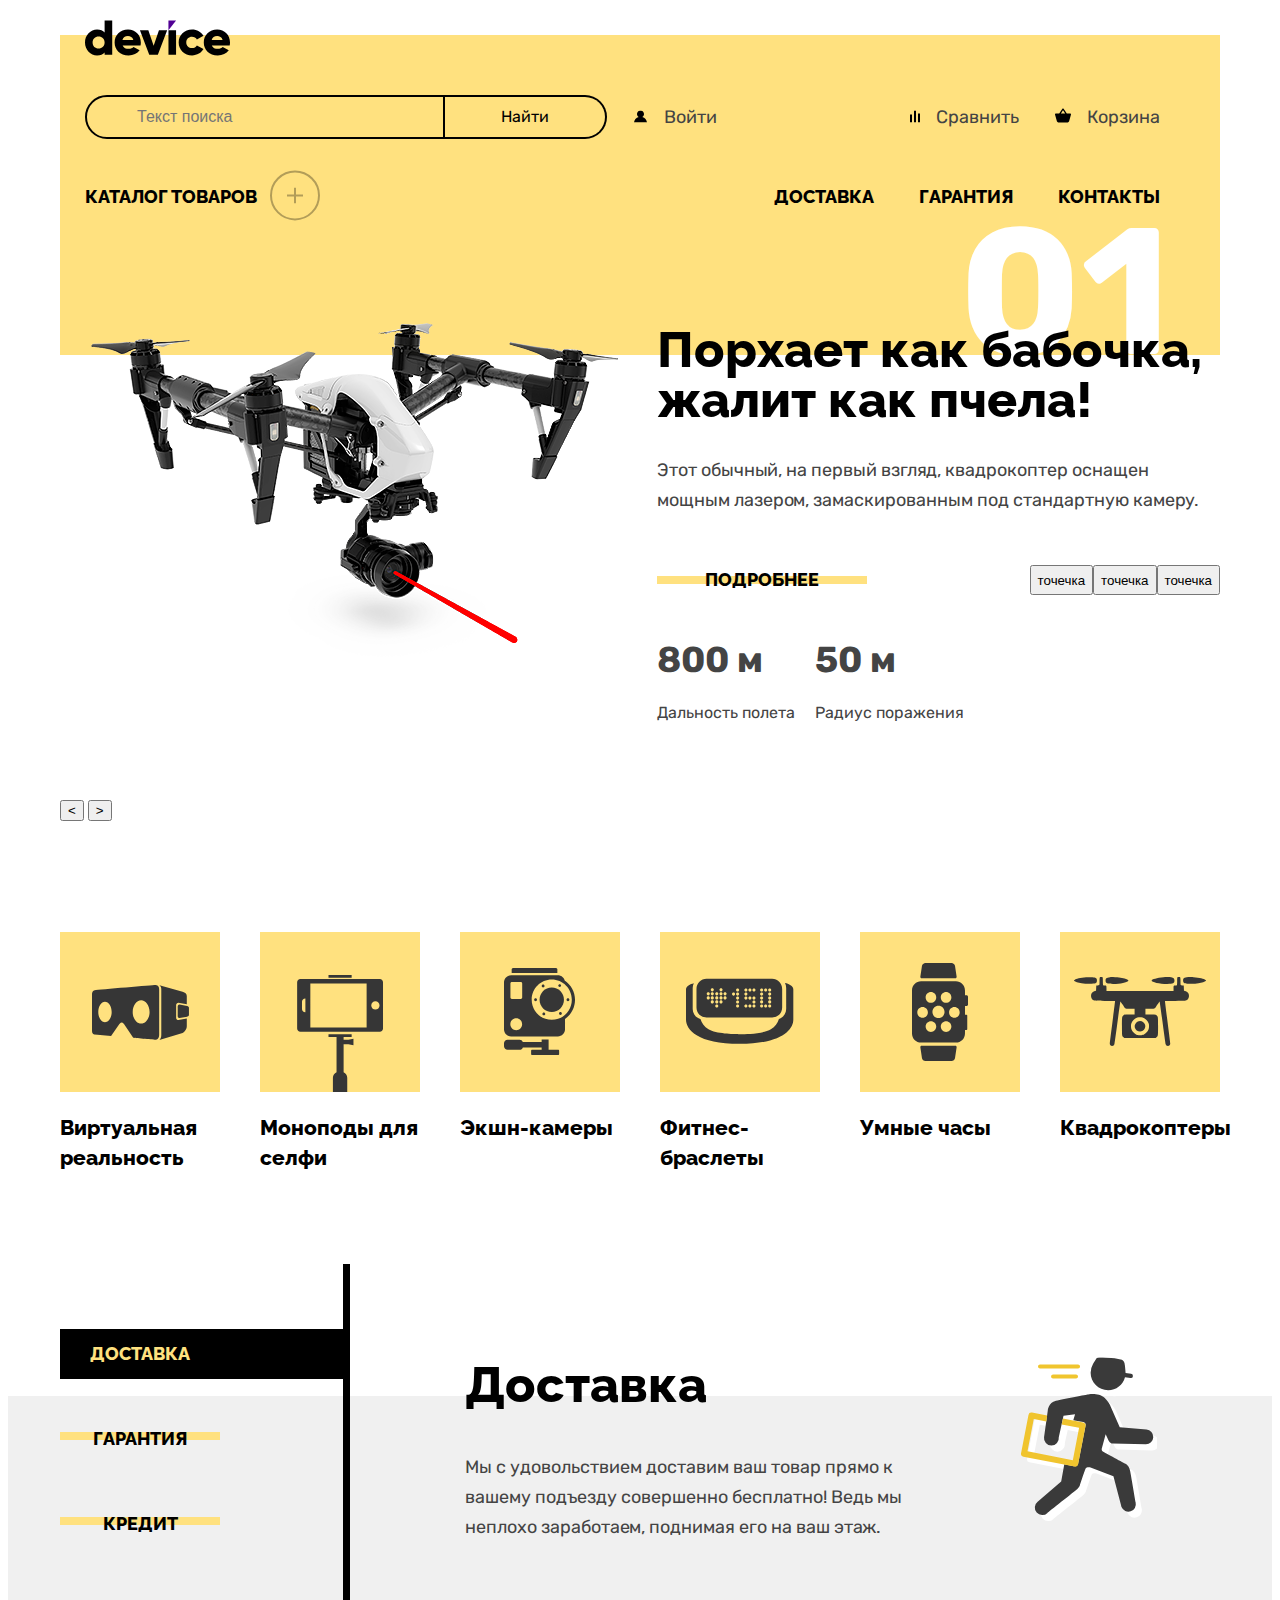
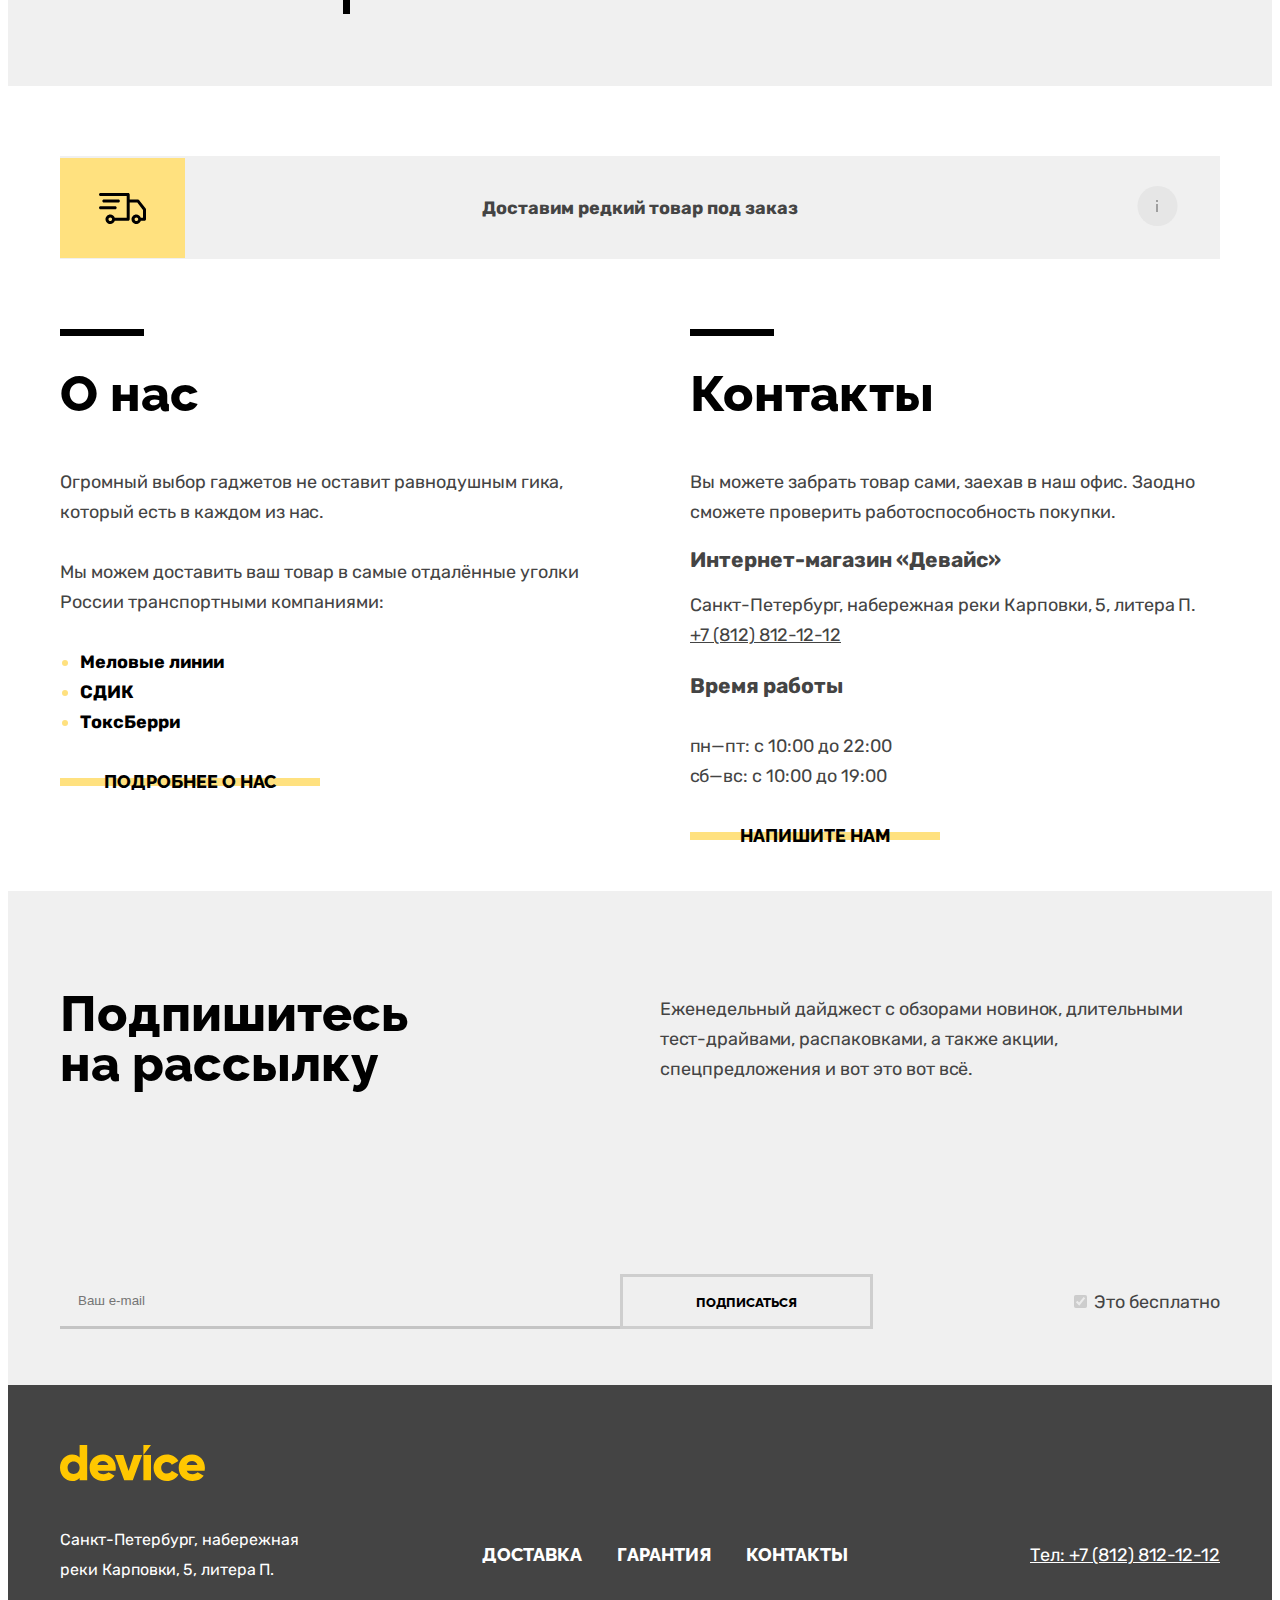
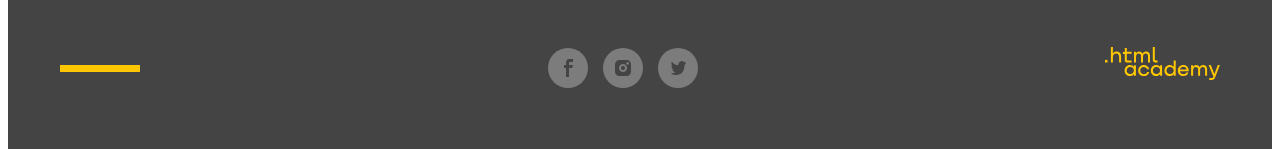
==== index.html @ a766c0f7 "first commit" ====
<!DOCTYPE html>
<html lang="ru">
  <head>
    <meta charset="utf-8" />
    <title>Интернет-магазин «Девайс»</title>
    <link rel="stylesheet" href="styles/styles.css" />
  </head>
  <body>
    <header class="main-header">
      <div class="container">
        <a class="header-logo" href="/index.html">
          <img src="img/logo.svg" alt="Лого" width="145" height="36" />
        </a>
        <div class="header-menu">
          <form
            class="header-search-form"
            action="https://echo.htmlacademy.ru/"
          >
            <input
              class="header-search-input"
              type="search"
              name="search"
              id=""
              placeholder="Текст поиска"
            />

            <button class="header-search-btn btn" type="submit">Найти</button>
          </form>
          <a class="header-login-link" href="#">
            <svg
              xmlns="http://www.w3.org/2000/svg"
              width="15"
              height="13"
              fill="none"
            >
              <g clip-path="url(#a)">
                <path
                  fill="#000"
                  d="M1 12.389h13c-.2-2.6-2.1-4.8-4.7-5.5 1-.6 1.7-1.7 1.7-3 0-1.9-1.6-3.5-3.5-3.5S4 1.989 4 3.889c0 1.3.7 2.4 1.7 3-2.6.7-4.5 2.9-4.7 5.5Z"
                />
              </g>
              <defs>
                <clipPath id="a">
                  <path fill="#fff" d="M0 .389h15v12H0z" />
                </clipPath>
              </defs>
            </svg>
            Войти</a
          >
          <ul class="header-controls">
            <li class="header-controls-link">
              <a class="header-login-link" href="#">
                <svg
                  xmlns="http://www.w3.org/2000/svg"
                  width="10"
                  height="13"
                  fill="none"
                >
                  <g fill="#000" clip-path="url(#a)">
                    <path
                      d="M6 .389H4v12h2v-12ZM2 4.389H0v8h2v-8ZM10 3.389H8v9h2v-9Z"
                    />
                  </g>
                  <defs>
                    <clipPath id="a">
                      <path fill="#fff" d="M0 .389h10v12H0z" />
                    </clipPath>
                  </defs>
                </svg>
                Сравнить</a
              >
            </li>
            <li class="header-controls-link">
              <a class="header-login-link" href="#">
                <svg
                  xmlns="http://www.w3.org/2000/svg"
                  width="16"
                  height="15"
                  fill="none"
                >
                  <path
                    fill="#000"
                    d="m15.3 5.389-3.5.2-3.2-4.9c-.1-.2-.4-.3-.6-.3-.2 0-.5.1-.6.3l-3.2 4.9H.7c-.4 0-.7.3-.7.7v.2l1.9 6.8c.2.7.7 1.1 1.4 1.1h9.4c.7 0 1.2-.4 1.4-1.1l1.9-6.9v-.2c0-.4-.3-.8-.7-.8ZM8 2.289l2.2 3.2H5.9l2.1-3.2Z"
                  />
                </svg>
                Корзина</a
              >
            </li>
          </ul>
        </div>
        <div class="header-bottom">
          <div class="header-catalog">
            <a href="#">Каталог товаров</a>
            <button class="header-catalog-btn">
              <!-- <img src="img/plus.svg" alt="" /> -->
              <svg
                width="50"
                height="51"
                viewBox="0 0 50 51"
                fill="none"
                xmlns="http://www.w3.org/2000/svg"
              >
                <circle
                  opacity="0.3"
                  cx="25"
                  cy="25.3889"
                  r="24"
                  stroke="black"
                  stroke-width="2"
                />
                <g opacity="0.3" clip-path="url(#clip0_48901_927)">
                  <path
                    d="M33 24.3889H26V17.3889H24V24.3889H17V26.3889H24V33.3889H26V26.3889H33V24.3889Z"
                    fill="black"
                  />
                </g>
                <defs>
                  <clipPath id="clip0_48901_927">
                    <rect
                      width="16"
                      height="16"
                      fill="white"
                      transform="translate(17 17.3889)"
                    />
                  </clipPath>
                </defs>
              </svg>
            </button>
          </div>
          <nav>
            <ul class="header-nav">
              <li class="header-nav-link"><a href="#">Доставка</a></li>
              <li class="header-nav-link"><a href="#">Гарантия</a></li>
              <li class="header-nav-link"><a href="#">Контакты</a></li>
            </ul>
          </nav>
        </div>
      </div>
    </header>

    <main class="main main-container">
      <div class="container devices-container">
        <section class="devices-section">
          <h1 class="visually-hidden">Интернет-магазин «Девайс»</h1>
          <div class="device-number">
            <p class="device-number-value">01</p>
          </div>
          <div class="devices-content">
            <div class="devices-slider">
              <img
                src="img/slider-1.png"
                width="560"
                height="560"
                alt="Квадрокоптер"
              />
              <button class="device-slider-prev">&#60;</button>
              <button class="device-slider-next">&#62;</button>
            </div>
            <div class="device-about">
              <h2 class="device-title title">
                Порхает как бабочка, жалит как пчела!
              </h2>
              <p class="device-descr">
                Этот обычный, на первый взгляд, квадрокоптер оснащен мощным
                лазером, замаскированным под стандартную камеру.
              </p>
              <div class="device-details-dots">
                <a class="device-details" href="">Подробнее</a>
                <button class="device-pag-btn">точечка</button>
                <button class="device-pag-btn">точечка</button>
                <button class="device-pag-btn">точечка</button>
              </div>

              <div class="device-chars">
                <div class="device-char">
                  <b class="device-value">800 м</b>
                  <p>Дальность полета</p>
                </div>
                <div class="device-char">
                  <b class="device-value">50 м</b>
                  <p>Радиус поражения</p>
                </div>
              </div>
            </div>
          </div>
        </section>
      </div>

      <section class="categories">
        <div class="container categories-container">
          <ul class="categories-list">
            <li class="categories-item">
              <div class="categories-img">
                <img src="img/glasses.svg" alt="Виртуальная реальность" />
              </div>
              <h3 class="category-title">Виртуальная реальность</h3>
            </li>
            <li class="categories-item">
              <div class="categories-img">
                <img src="img/monopod.svg" alt="Моноподы для селфи" />
              </div>
              <h3 class="category-title">Моноподы для селфи</h3>
            </li>
            <li class="categories-item">
              <div class="categories-img">
                <img src="img/camera.svg" alt="Экшн-камеры" />
              </div>
              <h3 class="category-title">Экшн-камеры</h3>
            </li>
            <li class="categories-item">
              <div class="categories-img">
                <img src="img/braslet.svg" alt="Фитнес-браслеты" />
              </div>
              <h3 class="category-title">Фитнес-браслеты</h3>
            </li>
            <li class="categories-item">
              <div class="categories-img">
                <img src="img/watch.svg" alt="Умные часы" />
              </div>
              <h3 class="category-title">Умные часы</h3>
            </li>
            <li class="categories-item">
              <div class="categories-img">
                <img src="img/quad.svg" alt="Квадрокоптеры" />
              </div>
              <h3 class="category-title">Квадрокоптеры</h3>
            </li>
          </ul>
        </div>
      </section>

      <section class="service">
        <div class="container service-container">
          <ul class="service-list tabs">
            <li class="service-item service-item-active">
              <span>Доставка</span>
            </li>
            <li class="service-item"><span>Гарантия</span></li>
            <li class="service-item"><span>Кредит</span></li>
          </ul>
          <div class="service-about">
            <div class="service-about-wrapper">
              <div>
                <h2 class="service-title title">Доставка</h2>
                <p>
                  Мы с удовольствием доставим ваш товар прямо к вашему подъезду
                  совершенно бесплатно! Ведь мы неплохо заработаем, поднимая его
                  на ваш этаж.
                </p>
              </div>
              <img src="img/delivery.svg" />
            </div>
          </div>
        </div>
      </section>

      <section class="delivery">
        <div class="container">
          <svg
            class="delivery-btn-modal"
            width="125"
            height="100"
            viewBox="0 0 125 100"
            fill="none"
            xmlns="http://www.w3.org/2000/svg"
          >
            <rect width="125" height="100" fill="#FFE17F" />
            <g clip-path="url(#clip0_48901_606)">
              <path
                d="M85.7 50.4L79.2 42.2C78.9 41.8 78.5 41.6 78 41.6H69.7V36.5C69.7 35.7 69 35 68.2 35H40.5C39.7 35 39 35.7 39 36.5C39 37.3 39.7 38 40.5 38H66.7V59.7H54.8C54.2 57.8 52.4 56.4 50.3 56.4C47.7 56.4 45.5 58.6 45.5 61.2C45.5 63.8 47.7 66 50.3 66C52.4 66 54.2 64.6 54.8 62.7H68.2C69 62.7 69.7 62 69.7 61.2V44.6H77.3L83 51.9V59.8H80.8C80.2 57.9 78.4 56.5 76.3 56.5C73.7 56.5 71.5 58.7 71.5 61.3C71.5 63.9 73.6 66.1 76.3 66.1C78.4 66.1 80.2 64.7 80.8 62.8H84.5C85.3 62.8 86 62.1 86 61.3V51.4C86 51 85.9 50.7 85.7 50.4ZM50.3 63C49.3 63 48.5 62.2 48.5 61.2C48.5 60.2 49.3 59.4 50.3 59.4C51.3 59.4 52.1 60.2 52.1 61.2C52.1 62.2 51.2 63 50.3 63ZM76.4 63C75.4 63 74.6 62.2 74.6 61.2C74.6 60.2 75.4 59.4 76.4 59.4C77.4 59.4 78.2 60.2 78.2 61.2C78.2 62.2 77.3 63 76.4 63Z"
                fill="black"
              />
              <path
                d="M58.4 44.6C59.2 44.6 59.9 43.9 59.9 43.1C59.9 42.3 59.2 41.6 58.4 41.6H43.8C43 41.6 42.3 42.3 42.3 43.1C42.3 43.9 43 44.6 43.8 44.6H58.4Z"
                fill="black"
              />
              <path
                d="M56.7 49.7C56.7 48.9 56 48.2 55.2 48.2H40.5C39.7 48.2 39 48.9 39 49.7C39 50.5 39.7 51.2 40.5 51.2H55.2C56 51.2 56.7 50.5 56.7 49.7Z"
                fill="black"
              />
            </g>
            <defs>
              <clipPath id="clip0_48901_606">
                <rect
                  width="47"
                  height="31"
                  fill="white"
                  transform="translate(39 35)"
                />
              </clipPath>
            </defs>
          </svg>

          <b class="delivery-text">Доставим редкий товар под заказ</b>
          <button class="delivery-btn">
            <svg
              width="41"
              height="40"
              viewBox="0 0 41 40"
              fill="none"
              xmlns="http://www.w3.org/2000/svg"
            >
              <circle
                cx="20.5"
                cy="20"
                r="20"
                fill="#DCDCDC"
                fill-opacity="0.5"
              />
              <g opacity="0.3" clip-path="url(#clip0_48901_612)">
                <path d="M21 14H19V16H21V14Z" fill="black" />
                <path d="M21 18H19V26H21V18Z" fill="black" />
              </g>
              <defs>
                <clipPath id="clip0_48901_612">
                  <rect
                    width="2"
                    height="12"
                    fill="white"
                    transform="translate(19 14)"
                  />
                </clipPath>
              </defs>
            </svg>
          </button>
        </div>
      </section>

      <div class="about-contacts-columns container">
        <section class="about">
          <div class="about-line"></div>
          <h2 class="about-title title">О нас</h2>
          <p>
            Огромный выбор гаджетов не оставит равнодушным гика, который есть в
            каждом из нас.
          </p>
          <p>
            Мы можем доставить ваш товар в самые отдалённые уголки России
            транспортными компаниями:
          </p>
          <ul class="about-list">
            <li><span class="about-item">Меловые линии</span></li>
            <li><span class="about-item">СДИК</span></li>
            <li><span class="about-item">ТоксБерри</span></li>
          </ul>
          <a class="about-details" href="">Подробнее о нас</a>
        </section>

        <section class="contacts">
          <div class="contacts-line"></div>
          <h2 class="contacts-title title">Контакты</h2>
          <p>
            Вы можете забрать товар сами, заехав в наш офис. Заодно сможете
            проверить работоспособность покупки.
          </p>
          <h3 class="contacts-shop">Интернет-магазин «Девайс»</h3>
          <address class="contacts-address">
            Санкт-Петербург, набережная реки Карповки, 5, литера П.
          </address>
          <a class="contacts-tel" href="tel:+7 (812) 812-12-12"
            >+7 (812) 812-12-12</a
          >
          <h3 class="contacts-work">Время работы</h3>
          <p class="contacts-worktime">
            пн—пт: с 10:00 до 22:00<br />сб—вс: с 10:00 до 19:00
          </p>
          <a class="contacts-mail" href="">Напишите нам</a>
        </section>
      </div>

      <section class="subscribe">
        <div class="container subscribe-container">
          <div class="subscribe-wrapper">
            <h2 class="subscribe-title title">Подпишитесь на рассылку</h2>
            <p class="subscribe-descr">
              Еженедельный дайджест с обзорами новинок, длительными
              тест-драйвами, распаковками, а также акции, спецпредложения и вот
              это вот всё.
            </p>
          </div>
          <form
            class="subscribe-email-form"
            action="https://echo.htmlacademy.ru/"
          >
            <input
              class="subscribe-email-input"
              type="email"
              name="e-mail"
              id=""
              placeholder="Ваш e-mail"
            />
            <button class="subscribe-email-btn" type="submit">
              Подписаться
            </button>

            <label class="subscribe-checkbox">
              <input type="checkbox" name="forfree" id="" checked disabled />
              Это бесплатно
            </label>
          </form>
        </div>
      </section>
    </main>

    <footer class="footer">
      <div class="container footer-container">
        <img class="footer-logo" src="img/logo-footer.svg" alt="Лого" />
        <div class="footer-middle">
          <!-- <div class="footer-grid"> -->
          <address class="footer-address">
            Санкт-Петербург, набережная реки Карповки, 5, литера П.
          </address>
          <ul class="footer-nav">
            <li class="footer-nav-link">Доставка</li>
            <li class="footer-nav-link">Гарантия</li>
            <li class="footer-nav-link">Контакты</li>
          </ul>
          <a class="footer-tel" href="tel:+7 (812) 812-12-12"
            >Тел: +7 (812) 812-12-12</a
          >
        </div>
        <div class="footer-bottom">
          <span class="footer-line"></span>
          <ul class="footer-socials">
            <li class="footer-socials-link">
              <a
                class="footer-socials-fb"
                href="https://www.facebook.com/htmlacademy"
                target="_blank"
              ></a>
              <span class="visually-hidden">facebook</span>
            </li>
            <li class="footer-socials-link">
              <a
                class="footer-socials-ig"
                href="https://www.instagram.com/htmlacademy/"
                target="_blank"
              ></a>
              <span class="visually-hidden">instagram</span>
            </li>
            <li class="footer-socials-link">
              <a
                class="footer-socials-twitter"
                href="https://twitter.com/htmlacademy_ru"
                target="_blank"
              ></a>
              <span class="visually-hidden">twitter</span>
            </li>
          </ul>
          <a href="https://htmlacademy.ru/">
            <img src="img/html.svg" alt="htmlacademy" />
          </a>
        </div>
      </div>
    </footer>
  </body>
</html>
---- styles/styles.css ----
@font-face {
  font-family: "Rubik";
  font-style: normal;
  font-weight: 400;
  src: url("../fonts/rubik/rubik-400.woff2") format("woff2");
  font-display: swap;
}

@font-face {
  font-family: "Rubik";
  font-style: normal;
  font-weight: 700;
  src: url("../fonts/rubik/rubik-700.woff2") format("woff2");
  font-display: swap;
}

@font-face {
  font-family: "Raleway";
  font-style: normal;
  font-weight: 800;
  src: url("../fonts/raleway/raleway-800.woff2") format("woff2");
  font-display: swap;
}

* {
  box-sizing: border-box;
}

html {
  height: 100%;
}

body {
  display: flex;
  flex-direction: column;
  font-family: "Rubik", sans-serif;
  font-size: 18px;
  min-height: 100%;
  line-height: 30px;
  color: #444444;
}

.main-container {
  flex-grow: 1;
}

ul {
  list-style: none;
  margin: 0;
  padding: 0;
}

.visually-hidden {
  position: absolute;
  width: 1px;
  height: 1px;
  margin: -1px;
  padding: 0;
  border: 0;
  clip: rect(0 0 0 0);
  overflow: hidden;
}

.container {
  margin: 0 auto;
  width: 1160px;
}

.main-header .container {
  position: relative;
  margin-top: 27px;
  padding: 30px 60px 0 25px;
  background-color: #ffe17f;
}

.header-logo {
  display: block;
  position: absolute;
  top: -15px;
  margin-bottom: 30px;
}

.header-menu {
  display: flex;
  align-items: center;
  margin: 30px 0;
}

.header-search-form {
  display: flex;
  align-items: center;
  margin-right: 26px;
}

.header-search-input {
  width: 360px;
  padding: 10px 50px;
  border: 2px solid #000000;
  border-radius: 50px 0px 0px 50px;
  font-size: 16px;
  line-height: 20px;
  background-color: transparent;
}

.header-search-input::placeholder {
  padding: 10px 0;
  font-size: 16px;
  line-height: 20px;
}

.header-search-btn {
  font-size: 16px;
  line-height: 20px;
  font-family: "Rubik";
  font-weight: 400;
  padding: 10px 56px;
  border: 2px solid #000000;
  border-left: transparent;
  background-color: transparent;
  border-radius: 0px 50px 50px 0px;
}

.header-login-link {
  color: #444444;
  text-decoration: none;
}

.header-login-link svg,
.header-controls-link svg {
  margin-right: 12px;
}

.header-controls {
  display: flex;
  margin-left: auto;
}

.header-controls-link:not(:last-child) {
  margin-right: 36px;
}

.header-catalog a,
.header-nav-link a,
.title,
.device-details,
.category-title,
.service-item,
.service-title,
.about-details,
.contacts-mail,
.subscribe-email-btn,
.footer-nav-link {
  font-family: "Raleway", sans-serif;
  font-weight: 800;
  color: #000;
  text-transform: uppercase;
  text-decoration: none;
}

.header-catalog {
  display: flex;
  align-items: center;
}

.header-catalog-btn {
  margin-left: 7px;
  border: none;
  background: transparent;
  cursor: pointer;
}

.header-bottom,
.header-nav {
  display: flex;
  justify-content: space-between;
  align-items: center;
}

.header-nav {
  flex-wrap: wrap;
}

.header-nav-link:not(:last-child) {
  margin-right: 45px;
}

.devices-section {
  position: relative;
  padding-bottom: 38px;
}

.devices-content {
  display: flex;
  align-items: stretch;
}

.device-number {
  padding-right: 50px;
  text-align: right;
  background-color: #ffe17f;
  position: absolute;
  top: 0px;
  left: 0;
  right: 0;
  height: 130px;
  z-index: -1;
}
.device-number-value {
  margin: 0;
  padding-top: 53px;
  font-weight: 700;
  color: #fff;
  font-size: 180px;
}

.devices-slider {
  width: 48%;
  margin-right: 40px;
}

.device-about {
  padding-top: 100px;
}

.device-title {
  margin: 0;
  margin-bottom: 30px;
}

.device-descr {
  margin: 0;
  margin-bottom: 50px;
}

.device-details {
  display: inline-block;
  width: 210px;
}

.device-details-dots {
  display: flex;
  margin-bottom: 50px;
}

.device-details {
  margin-right: auto;
}

.device-chars {
  display: flex;
}

.device-value {
  font-size: 36px;
}

.device-char {
  font-size: 16px;
}

.device-char:not(:last-child) {
  margin-right: 20px;
}

.device-details,
.service-item,
.about-details,
.contacts-mail {
  position: relative;
  text-align: center;
  z-index: 1;
}

.device-details::after,
.service-item::after,
/* .catalog-button::after, */
.about-details::after,
.contacts-mail::after {
  position: absolute;
  left: 0;
  top: 35%;
  z-index: -1;
  content: "";
  border-top: 8px solid #ffe17f;
  width: 100%;
}

.service-item::after {
  width: 160px;
}

.service-item-active::after {
  border: none;
}

.title {
  text-transform: none;
  font-size: 50px;
  line-height: 50px;
}

.categories-container {
  padding: 70px 0;
}

.category-title {
  text-transform: none;
}

.categories-list {
  display: flex;
  justify-content: space-between;
  flex-wrap: wrap;
}

.categories-item {
  width: 160px;
}

.categories-img {
  width: 160px;
  height: 160px;
  background-color: #ffe17f;
}

.service {
  position: relative;
  margin-bottom: 70px;
}

.service::after {
  position: absolute;
  background-color: #f0f0f0;
  height: 290px;
  bottom: 0;
  left: 0;
  right: 0;
  content: "";
  z-index: -1;
}

.service-container {
  display: flex;
  align-items: center;
  padding-bottom: 72px;
}

.service-about {
  flex-grow: 1;
  padding-right: 63px;
}

.subscribe {
  background-color: #f0f0f0;
}

.service-list {
  width: 290px;
  border-right: 7px solid #000;
  padding: 65px 0;
  margin: 0;
  list-style-type: none;
  margin-right: 115px;
}

.service-item {
  width: 100%;
  padding: 10px 0;
}

.service-item:not(:last-child) {
  margin-bottom: 35px;
}

.service-item span {
  display: block;
  width: 160px;
}

.service-item-active {
  background-color: #000;
  color: #ffe17f;
}

.service-about-wrapper div {
  width: 450px;
  margin-right: auto;
}

.service-about-wrapper {
  display: flex;
  justify-content: space-between;
  align-items: center;
}

.service-about img {
  margin-left: auto;
  width: 136px;
  height: 165px;
}

.service-title {
  text-transform: none;
  font-size: 50px;
}

.delivery .container {
  display: flex;
  align-items: center;
  background-color: #f0f0f0;
  margin-bottom: 70px;
}

.delivery-btn-modal {
  cursor: pointer;
}

.delivery-text {
  display: flex;
  justify-content: center;
  flex-grow: 1;
}

.delivery-btn {
  border: none;
  background: transparent;
  padding: 30px 42px;
  cursor: pointer;
}

.about-contacts-columns {
  display: flex;
  justify-content: space-between;
  padding: 40px 0;
}

.about {
  position: relative;
  width: 520px;
}

.about-title,
.contacts-title {
  margin: 0;
  padding: 0;
  margin-bottom: 48px;
}

.about-line,
.contacts-line {
  position: absolute;
  top: -40px;
  width: 84px;
  height: 7px;
  background-color: #000;
}

.about p {
  margin: 0;
  margin-bottom: 30px;
}

.about-list {
  list-style: disc;
  padding-left: 20px;
  color: #ffe17f;
  margin-bottom: 30px;
}

.about-item {
  font-weight: 700;
  color: #000;
}

.about-item:not(:last-child) {
  margin-bottom: 19px;
}

.about-details {
  display: inline-block;
  width: 260px;
}

.contacts {
  position: relative;
  width: 530px;
}

.contacts-shop {
  margin: 0;
  margin-bottom: 15px;
}

.contacts-shop,
.contacts-work {
  font-weight: 700;
}

.contacts-address {
  font-style: normal;
}

.contacts-tel,
.contacts-work {
  color: #444;
  margin-bottom: 30px;
}

.contacts-worktime {
  margin: 0;
  margin-bottom: 30px;
}

.contacts-mail {
  display: inline-block;
  width: 250px;
}

.subscribe-container {
  padding: 56px 0;
}

.subscribe-wrapper {
  display: flex;
  align-items: center;
  margin-bottom: 144px;
}

.subscribe-title {
  width: 30%;
}

.subscribe-descr {
  width: 560px;
  margin-left: auto;
}

.subscribe-email-form {
  display: flex;
  align-items: center;
}

.subscribe-email-input {
  width: 560px;
  padding: 18px;
  border: none;
  background-color: #f0f0f0;
  border-bottom: 3px solid #c4c4c4;
}

.subscribe-email-btn {
  width: 253px;
  height: 55px;
  border: 3px solid #cecece;
}

.subscribe-checkbox {
  margin-left: auto;
}

.footer {
  padding: 60px 0;
}

.footer,
.footer-nav-link {
  background-color: #444444;
  color: #fff;
}

.footer-logo {
  margin: 0;
  margin-bottom: 35px;
}

.footer-middle {
  margin: 0;
}

.footer-nav,
.footer-socials {
  display: flex;
  flex-wrap: wrap;
}

.footer-line {
  width: 80px;
  height: 7px;
  background-color: #ffc500;
}

.footer-middle,
.footer-bottom {
  display: flex;
  justify-content: space-between;
  align-items: center;
}

.footer-middle {
  margin-bottom: 62px;
}

.footer-address {
  width: 240px;
  font-size: 16px;
  font-style: normal;
}

.footer-nav-link:not(:last-child) {
  margin-right: 35px;
}

.footer-tel {
  color: #fff;
}

.footer-socials-link a {
  width: 40px;
  height: 40px;
}

.footer-socials-link:not(:last-child) {
  margin-right: 15px;
}

.footer-socials-fb,
.footer-socials-ig,
.footer-socials-twitter {
  display: block;
  background-image: url("../img/facebook.svg");
  background-repeat: no-repeat;
  background-position: center;
  background-size: 40px 40px;
}

.footer-socials-ig {
  background-image: url("../img/instagram.svg");
}

.footer-socials-twitter {
  background-image: url("../img/twitter.svg");
}

.breadcrumbs,
.catalog-breadcrumbs {
  display: flex;
}

.breadcrumbs-link {
  color: #000;
  text-decoration: none;
}

/* catalog */
.catalog {
  background-color: #f0f0f0;
}

.catalog-container {
  display: flex;
}

.main-inner-container {
  padding: 35px 0;
}

.catalog-title,
.inner-header-title,
.sorting-title,
.catalog-button,
.pagination-show-more,
.pagination-link {
  font-family: "Raleway", sans-serif;
  font-weight: 800;
  color: #000;
  text-transform: uppercase;
  text-decoration: none;
  font-size: 16px;
}

.inner-header-title {
  font-size: 50px;
  line-height: 50px;
  margin: 0;
  margin-bottom: 15px;
}

.catalog-breadcrumbs-item:not(:last-child) {
  margin-right: 36px;
  position: relative;
}

.catalog-breadcrumbs-item:not(:last-child)::after {
  position: absolute;
  content: url("../img/crumb.svg");
  right: -18px;
}

.catalog-breadcrumbs-link {
  text-decoration: none;
  font-family: "Rubik", sans-serif;
  font-size: 16px;
  color: #000;
}

.catalog-filters {
  width: 320px;
  /* flex-shrink: 0; */
  padding: 25px 60px;
}

.catalog-title {
  margin: 0;
}

.catalog-wrapper {
  width: 840px;
  display: flex;
  flex-direction: column;
}

.catalog-filter-group {
  border: none;
  border-top: 2px solid #000000;
}

.catalog-filter-title {
  font-weight: 700;
  line-height: 20px;
}

.catalog-filter-label,
.catalog-filter-input::placeholder {
  font-size: 15px;
  opacity: 0.3;
}

.select-control {
  font-family: "Rubik", sans-serif;
  font-weight: 400;
  font-size: 18px;
  line-height: 30px;
  margin-left: auto;
  border: none;
  background-color: transparent;
}

.catalog-sorting {
  display: flex;
  justify-content: space-between;
  padding: 25px 40px;
}

.button-up,
.button-down {
  padding: 10px;
  border: none;
  background-color: transparent;
  cursor: pointer;
}

.button-down {
  transform: rotate(180deg);
}

.catalog-products {
  padding: 70px 40px 78px 40px;
}

.product-list {
  display: grid;
  grid-template-columns: repeat(2, 1fr);
  row-gap: 44px;
  column-gap: 40px;
}

.catalog-button {
  position: relative;
  width: 210px;
  border: none;
  background-color: transparent;
  z-index: 1;
}

.catalog-products {
  background-color: #fff;
}

.product-card-link {
  font-weight: 700;
  text-decoration: none;
  color: #000;
}

.pagination-show-more {
  width: 100%;
  padding: 18px;
  cursor: pointer;
  border: 3px solid #e5e5e5;
  background-color: transparent;
}

.pagination {
  display: flex;
  justify-content: space-between;
  background-color: #ebebeb;
  padding: 25px;
}

.pagination-pages {
  display: flex;
}

.pagination-show-more {
  margin-bottom: 44px;
}

.pagination-page {
  display: block;
  width: 40px;
  padding: 10px 0;
  font-family: "Rubik";
  font-weight: 400;
  font-size: 16px;
  line-height: 20px;
  color: #444;
  text-decoration: none;
  opacity: 0.3;
  text-align: center;
}
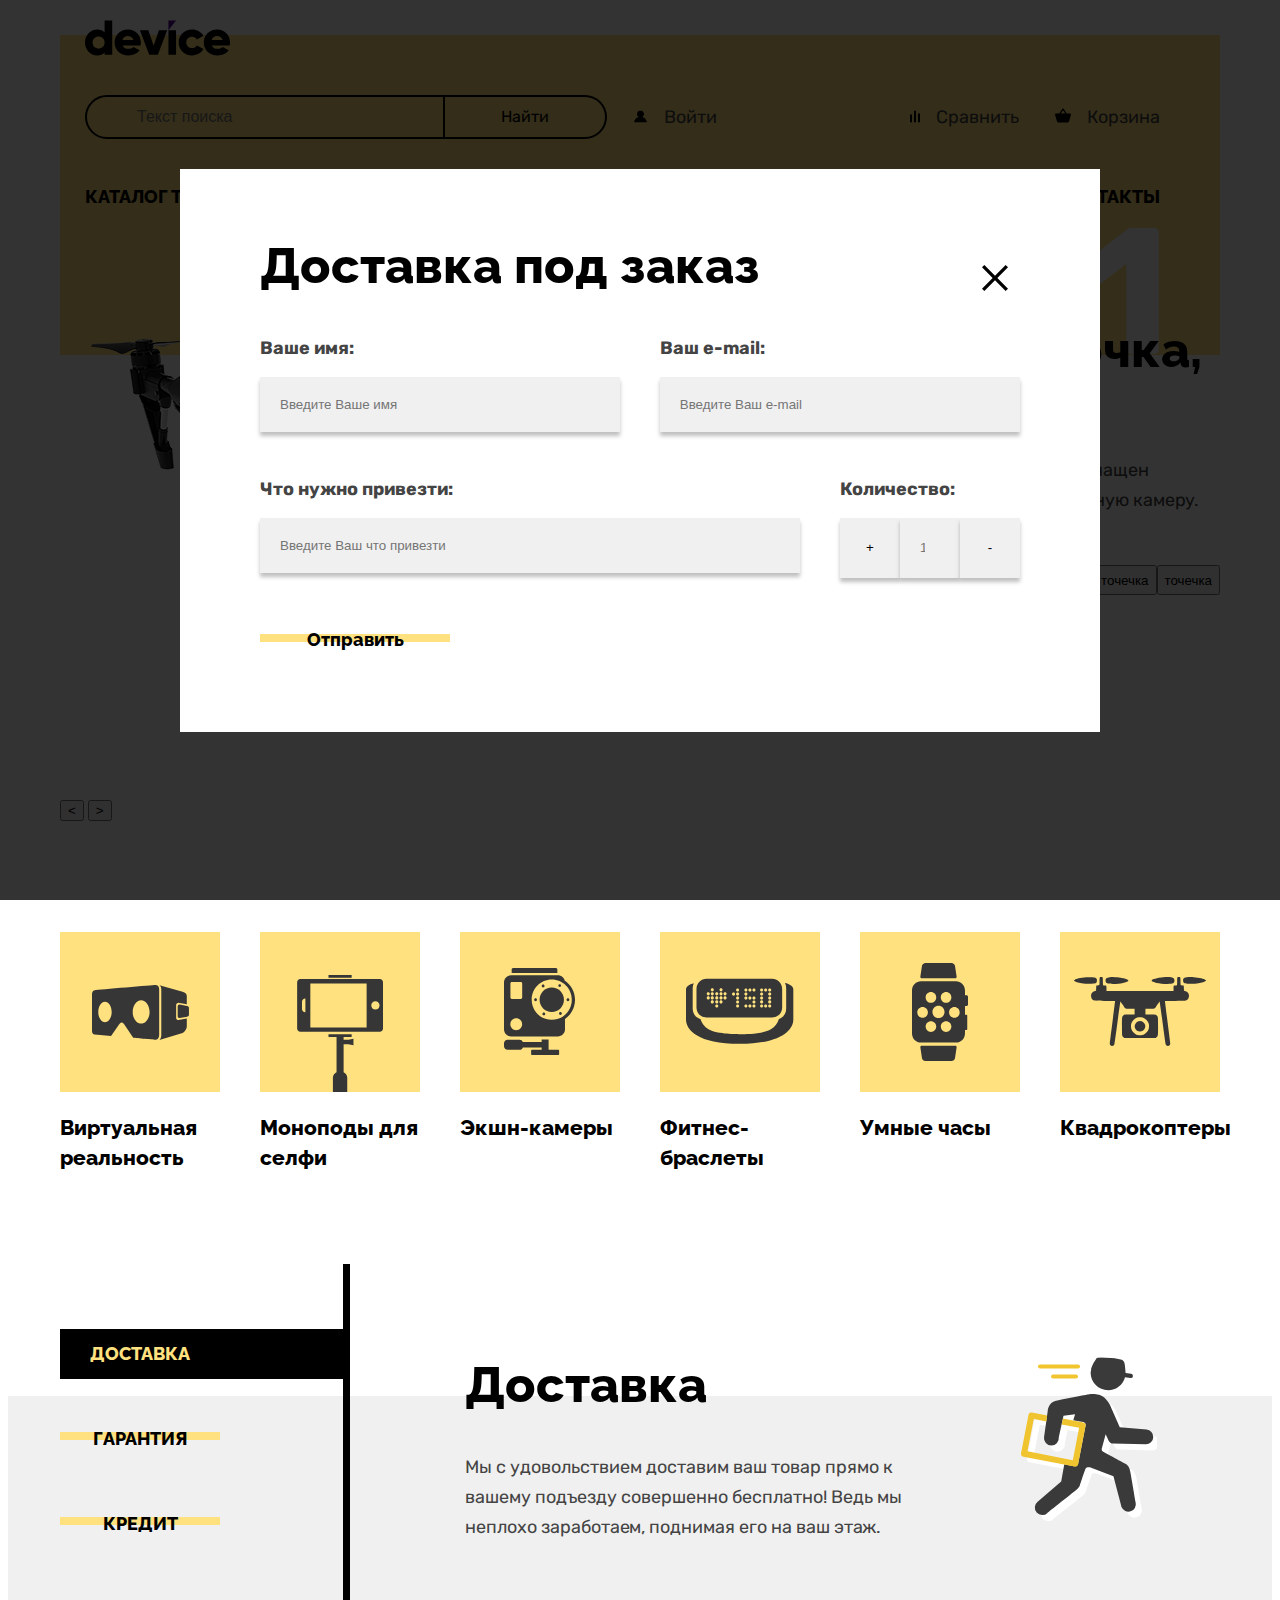
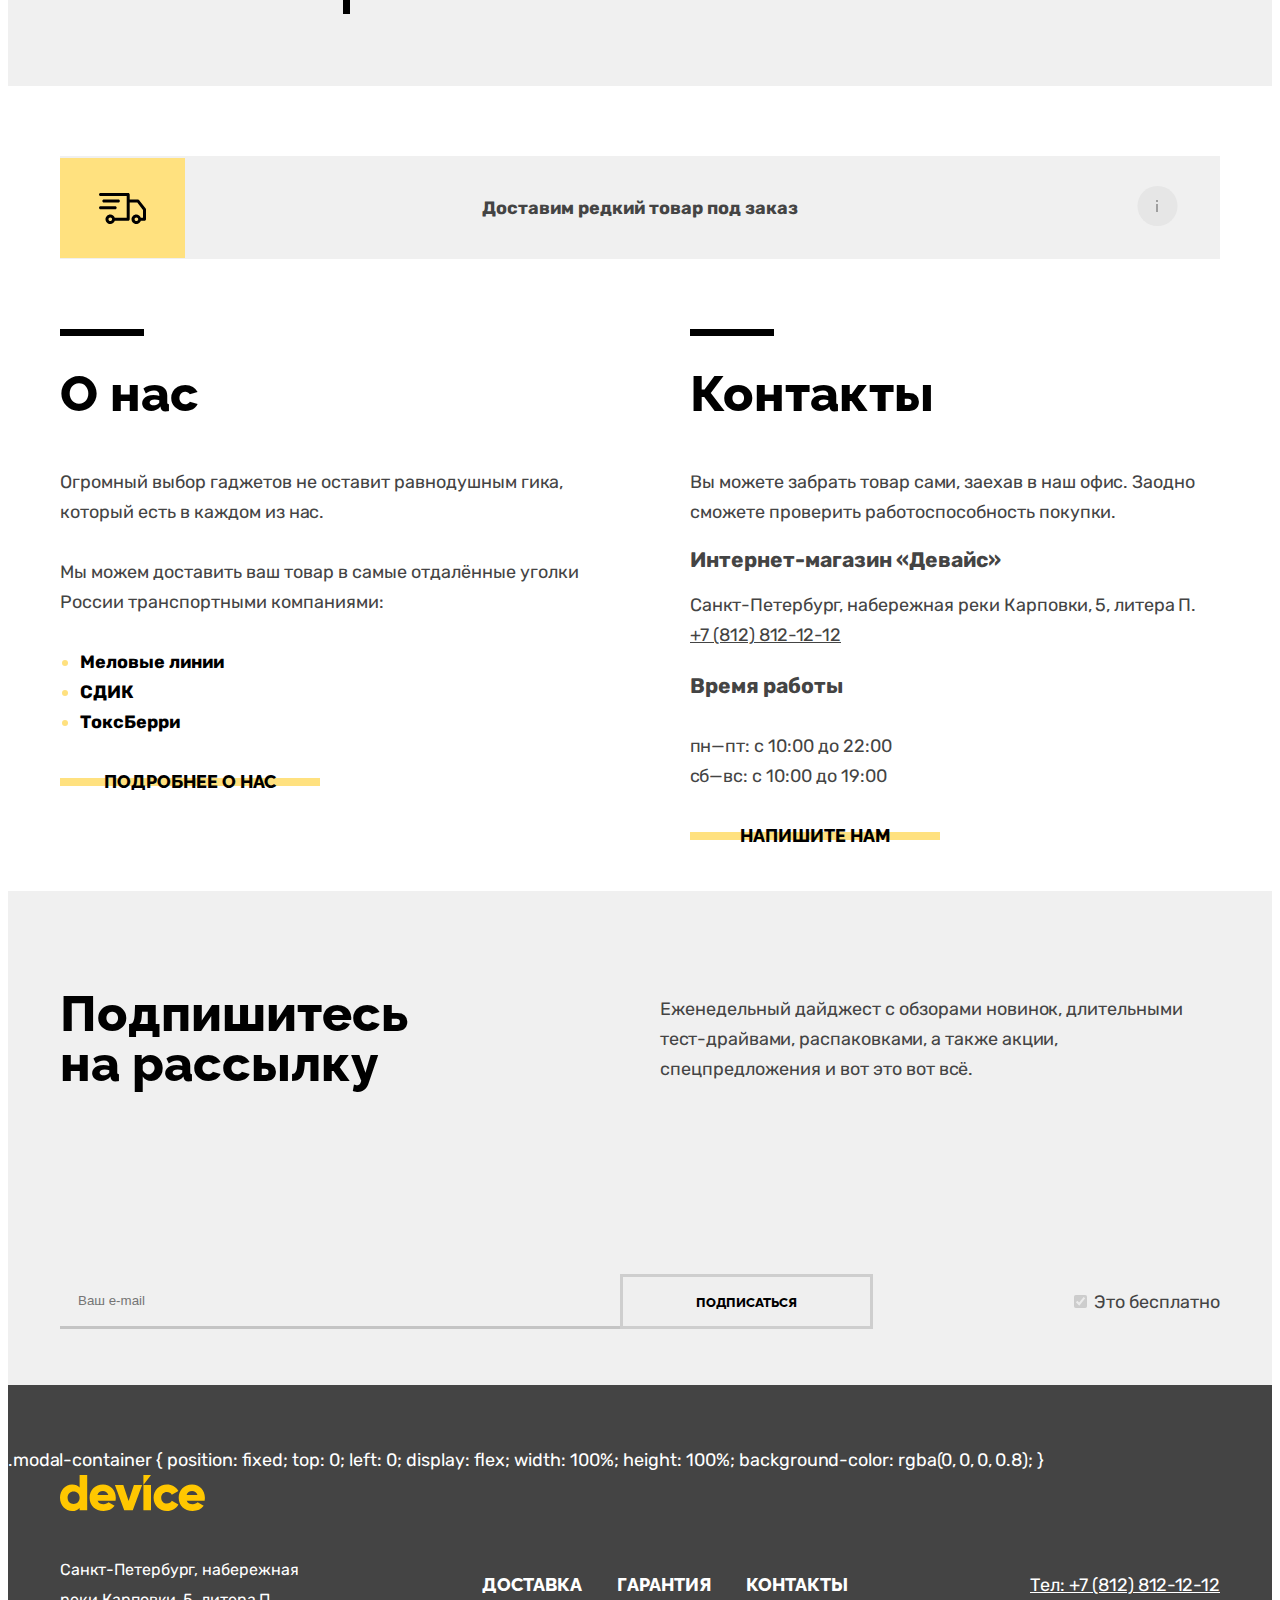
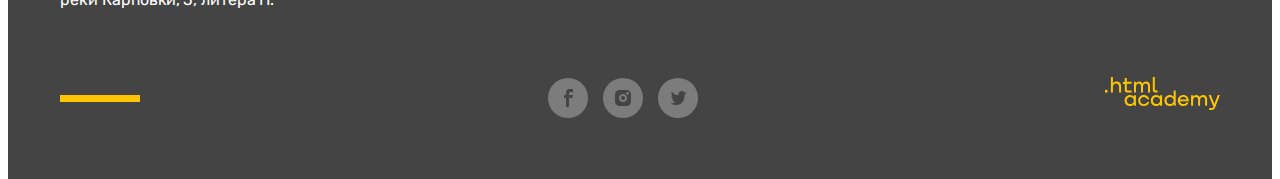
==== commit 3699d049: "modal added" ====
--- a/index.html
+++ b/index.html
@@ -402,7 +402,15 @@
       </section>
     </main>
 
-    <footer class="footer">
+    <footer class="footer">.modal-container {
+      position: fixed;
+      top: 0;
+      left: 0;
+      display: flex;
+      width: 100%;
+      height: 100%;
+      background-color: rgba(0, 0, 0, 0.8);
+    }
       <div class="container footer-container">
         <img class="footer-logo" src="img/logo-footer.svg" alt="Лого" />
         <div class="footer-middle">
@@ -453,5 +461,39 @@
         </div>
       </div>
     </footer>
+
+    <div class="modal-container">
+      <div class="modal modal-delivery">
+        <button class="modal-close-button">
+          <span class="visually-hidden">Закрыть</span>
+        </button>
+        <section class="modal-content">
+          <h2 class="modal-title">Доставка под заказ</h2>
+          <form class="modal-form" action="">
+            <label class="modal-label" for="modal-name">
+              <span class="modal-input-title">Ваше имя:</span>
+              <input class="modal-input" type="name" placeholder="Введите Ваше имя" id="modal-name">
+            </label>
+            <label class="modal-label" for="modal-email">
+              <span class="modal-input-title">Ваш e-mail:</span>
+              <input class="modal-input" type="email" placeholder="Введите Ваш e-mail" id="modal-email">
+            </label>
+            <label class="modal-label modal-label-textarea" for="modal-textarea">
+              <span class="modal-input-title">Что нужно привезти:</span>
+              <input class="modal-input" type="text" placeholder="Введите Ваш что привезти" id="modal-textarea">
+            </label>
+            <label class="modal-label modal-label-count" for="modal-count">
+              <span class="modal-input-title">Количество:</span>
+              <div class="modal-count">
+                <button class="modal-count-btn modal-count-plus">+</button>
+                <input class="modal-input modal-input-count" type="number" placeholder="1">
+                <button class="modal-count-btn modal-count-minus">-</button>
+              </div>
+            </label>
+            <button class="modal-send-btn">Отправить</button>
+          </form>
+        </section>
+      </div>
+    </div>
   </body>
 </html>
--- a/styles/styles.css
+++ b/styles/styles.css
@@ -275,7 +275,7 @@
 .service-item::after,
 /* .catalog-button::after, */
 .about-details::after,
-.contacts-mail::after {
+.contacts-mail::after, .modal-send-btn::after {
   position: absolute;
   left: 0;
   top: 35%;
@@ -650,6 +650,128 @@
   color: #000;
   text-decoration: none;
 }
+
+/* modal */
+.modal-container {
+  position: fixed;
+  top: 0;
+  left: 0;
+  display: flex;
+  width: 100%;
+  height: 100%;
+  background-color: rgba(0, 0, 0, 0.8);
+  z-index: 10;
+  /* box-sizing: border-box; */
+}
+
+.modal {
+  position: relative;
+  margin: auto;
+  padding: 72px 80px;
+  background-color: #FFFFFF;
+}
+
+.modal-delivery {
+  width: 920px;
+}
+
+.modal-close-button {
+  position: absolute;
+  padding: 0;
+  top: 84px;
+  right: 80px;
+  width: 50px;
+  height: 50px;
+  background-color: transparent;
+  border: none;
+  background-image: url("../img/close.svg");
+  background-repeat: no-repeat;
+  background-position: center;
+  cursor: pointer;
+}
+
+.modal-title {
+  margin: 0;
+  margin-bottom: 42px;
+  font-family: "Raleway", sans-serif;
+  font-size: 50px;
+  line-height: 50px;
+  font-weight: 700;
+  color: #000000;
+}
+
+.modal-form {
+  display: flex;
+  flex-wrap: wrap;
+  justify-content: space-between;
+}
+
+.modal-label {
+  font-family: "Rubik", sans-serif;
+  font-size: 18px;
+  font-weight: bold;
+  width: 47.4%;
+  margin-bottom: 42px;
+}
+
+.modal-input {
+  display: block;
+  width: 100%;
+  padding: 20px;
+  border: none;
+  background-color: #F0F0F0;
+  box-shadow: 0px 4px 4px 0px rgba(0, 0, 0, 0.25);
+}
+
+.modal-input-title {
+  display: block;
+  margin-bottom: 14px;
+}
+
+.modal-label-textarea {
+  width: 71%;
+}
+
+.modal-label-count {
+  width: 23.7%;
+}
+
+.modal-input-count {
+  width: 60px;
+}
+
+.modal-count {
+  display: flex;
+}
+
+.modal-count-btn {
+  margin: 0;
+  padding: 0;
+  border: none;
+  background-color: transparent;
+  cursor: pointer;
+  width: 60px;
+  height: 60px;
+  background-color: #F0F0F0;
+  box-shadow: 0px 4px 4px 0px rgba(0, 0, 0, 0.25);
+}
+
+.modal-send-btn {
+  position: relative;
+  margin: 0;
+  /* padding: 0; */
+  cursor: pointer;
+  background-color: transparent;
+  border: none;
+  height: 40px;
+  width: 190px;
+  z-index: 0;
+  padding:  4.5px 10px;
+  font-family: "Raleway", sans-serif;
+  font-size: 18px;
+  font-weight: 700;
+}
+
 
 /* catalog */
 .catalog {
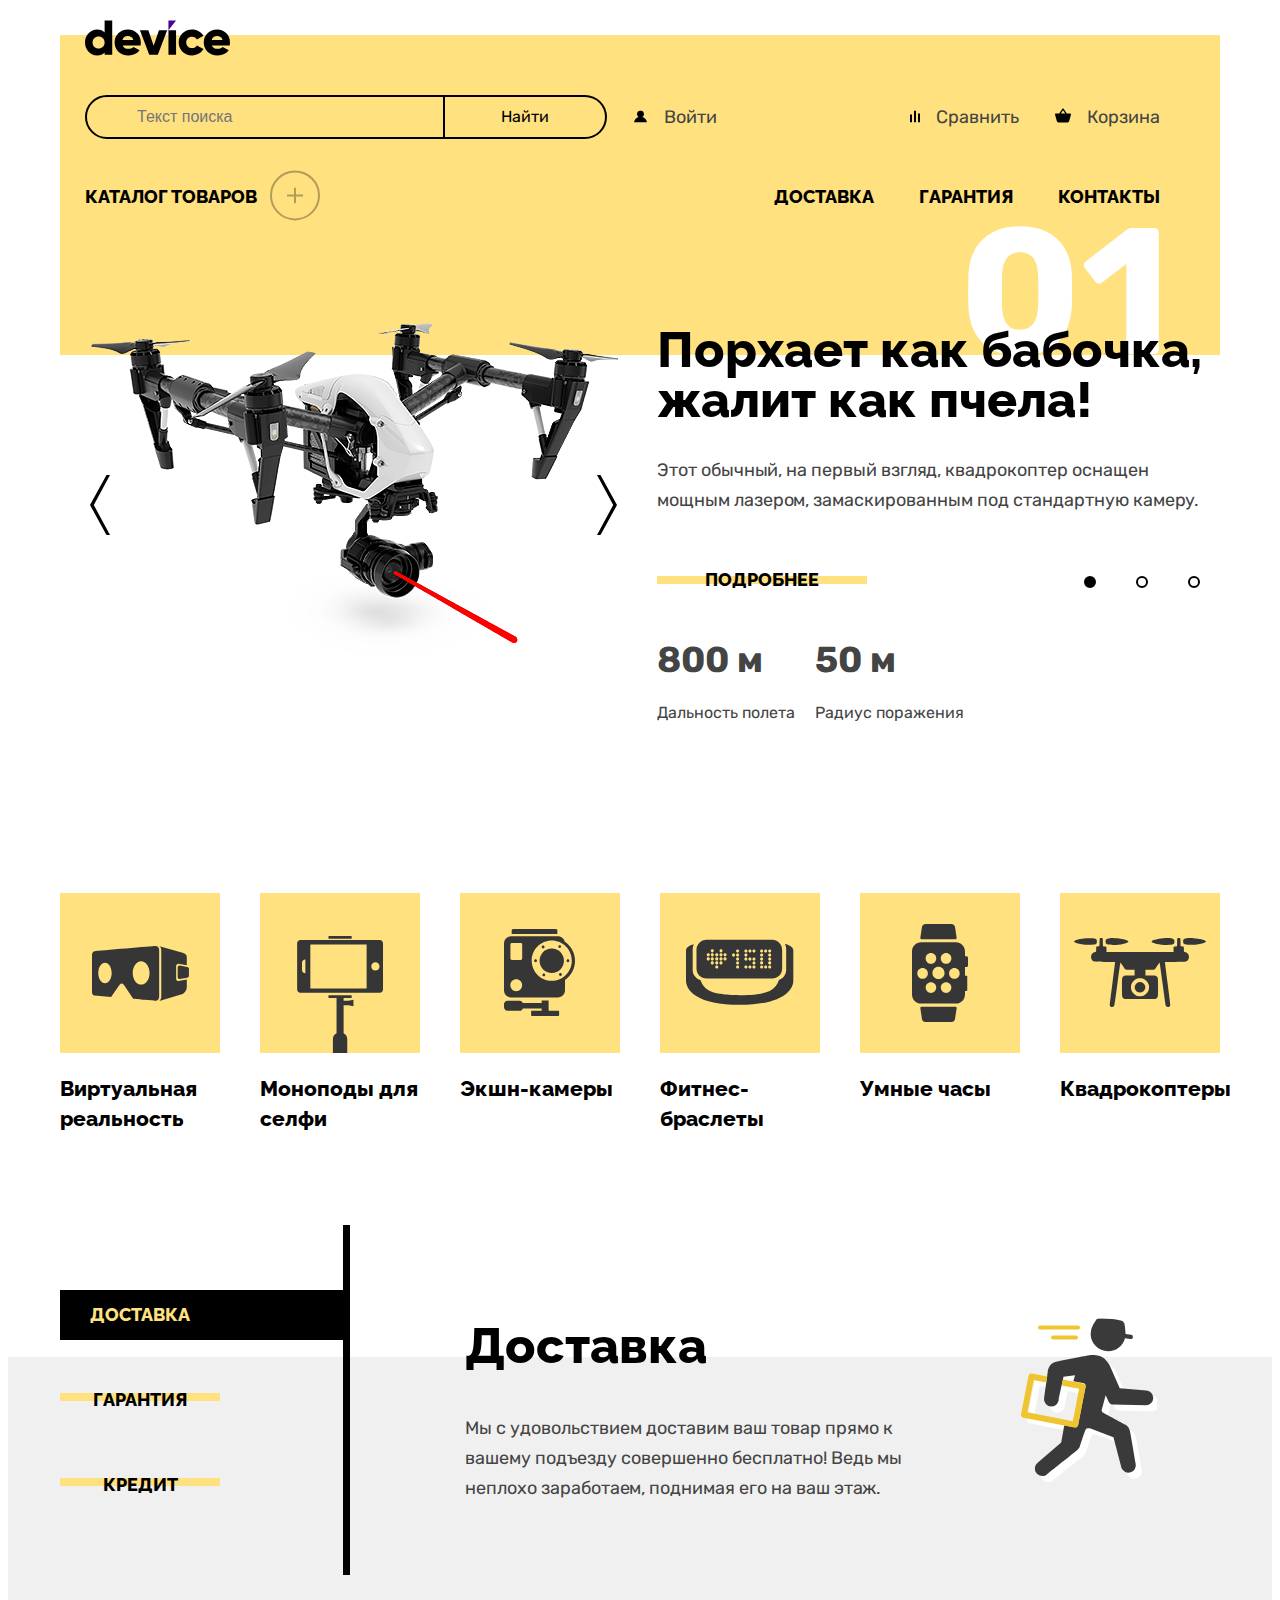
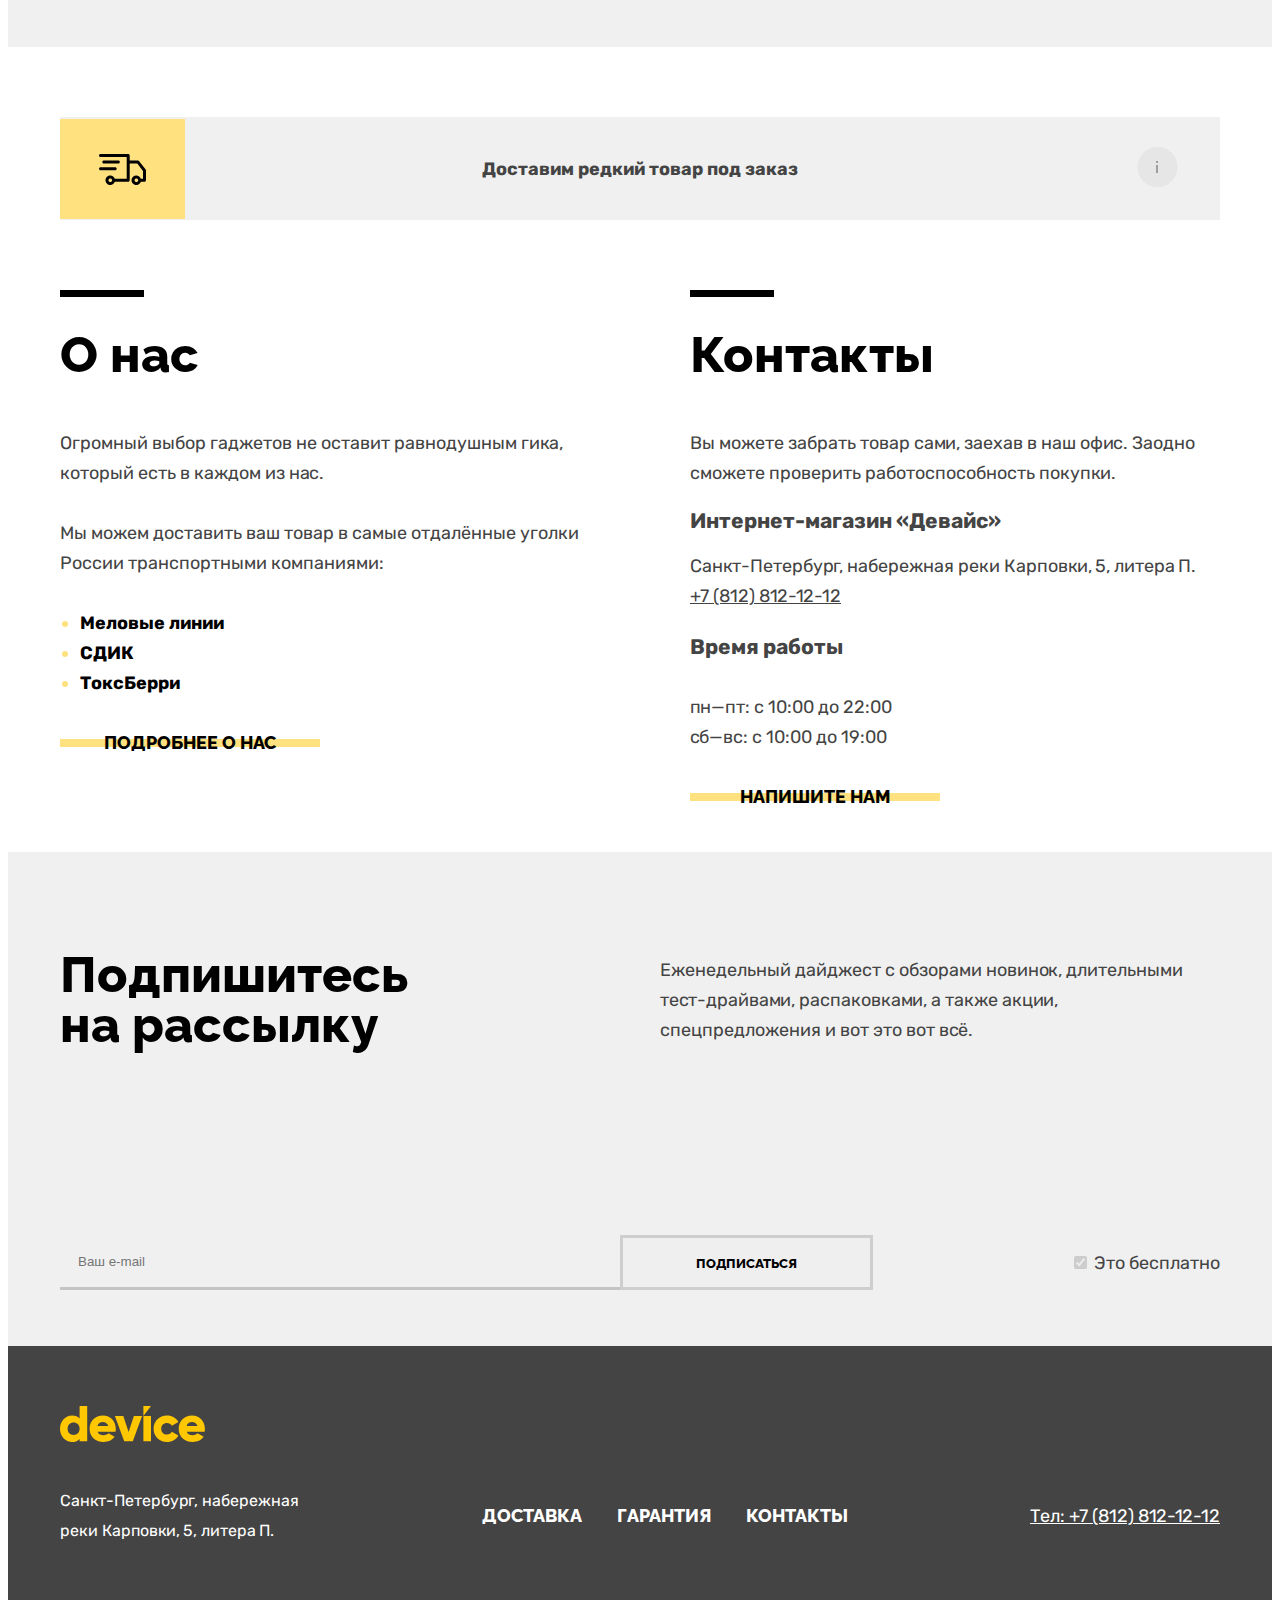
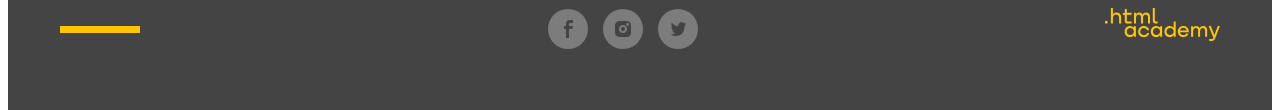
==== commit a9763459: "slider added" ====
--- a/index.html
+++ b/index.html
@@ -147,14 +147,23 @@
           </div>
           <div class="devices-content">
             <div class="devices-slider">
-              <img
-                src="img/slider-1.png"
-                width="560"
-                height="560"
-                alt="Квадрокоптер"
-              />
-              <button class="device-slider-prev">&#60;</button>
-              <button class="device-slider-next">&#62;</button>
+              <div class="slider-wrapper">
+                <img
+                class="slider-img"
+                  src="img/slider-1.png"
+                  width="560"
+                  height="560"
+                  alt="Квадрокоптер"
+                />
+                <div class="slider-controls">
+                  <button class="slider-btn device-slider-prev" type="button">
+                    <span class="visually-hidden">Предыдущее фото</span>
+                  </button>
+                  <button class="slider-btn device-slider-next" type="button">
+                    <span class="visually-hidden">Следущее фото</span>
+                  </button>
+                </div>
+              </div>
             </div>
             <div class="device-about">
               <h2 class="device-title title">
@@ -166,9 +175,24 @@
               </p>
               <div class="device-details-dots">
                 <a class="device-details" href="">Подробнее</a>
-                <button class="device-pag-btn">точечка</button>
-                <button class="device-pag-btn">точечка</button>
-                <button class="device-pag-btn">точечка</button>
+                <ol class="slider-pagination">
+                  <li class="slider-pagination-item">
+                    <button class="slider-pagination-btn slider-pagination-btn-current" type="button">
+                      <span class="visually-hidden">1 фото</span>
+                    </button>
+                  </li>
+                  <li class="slider-pagination-item">
+                    <button class="slider-pagination-btn" type="button">
+                      <span class="visually-hidden">2 фото</span>
+                    </button>
+                  </li>
+                  <li class="slider-pagination-item">
+                    <button class="slider-pagination-btn" type="button">
+                      <span class="visually-hidden">3 фото</span>
+                    </button>
+                  </li>
+                </ol>
+
               </div>
 
               <div class="device-chars">
@@ -402,15 +426,7 @@
       </section>
     </main>
 
-    <footer class="footer">.modal-container {
-      position: fixed;
-      top: 0;
-      left: 0;
-      display: flex;
-      width: 100%;
-      height: 100%;
-      background-color: rgba(0, 0, 0, 0.8);
-    }
+    <footer class="footer">
       <div class="container footer-container">
         <img class="footer-logo" src="img/logo-footer.svg" alt="Лого" />
         <div class="footer-middle">
@@ -462,7 +478,7 @@
       </div>
     </footer>
 
-    <div class="modal-container">
+    <div class="modal-container modal-container-close">
       <div class="modal modal-delivery">
         <button class="modal-close-button">
           <span class="visually-hidden">Закрыть</span>
@@ -470,26 +486,26 @@
         <section class="modal-content">
           <h2 class="modal-title">Доставка под заказ</h2>
           <form class="modal-form" action="">
-            <label class="modal-label" for="modal-name">
-              <span class="modal-input-title">Ваше имя:</span>
+            <p class="modal-field-group">
+              <label class="modal-label" for="modal-name">Ваше имя:</label>
               <input class="modal-input" type="name" placeholder="Введите Ваше имя" id="modal-name">
-            </label>
-            <label class="modal-label" for="modal-email">
-              <span class="modal-input-title">Ваш e-mail:</span>
+            </p>
+            <p class="modal-field-group">
+              <label class="modal-label" for="modal-email">Ваш e-mail:</label>
               <input class="modal-input" type="email" placeholder="Введите Ваш e-mail" id="modal-email">
-            </label>
-            <label class="modal-label modal-label-textarea" for="modal-textarea">
-              <span class="modal-input-title">Что нужно привезти:</span>
+            </p>
+            <p class="modal-field-group modal-field-textarea">
+              <label class="modal-label" for="modal-textarea">Что нужно привезти:</label>
               <input class="modal-input" type="text" placeholder="Введите Ваш что привезти" id="modal-textarea">
-            </label>
-            <label class="modal-label modal-label-count" for="modal-count">
-              <span class="modal-input-title">Количество:</span>
+            </p>
+            <div class="modal-field-group modal-field-count">
+              <label class="modal-label" for="modal-count">Количество:</label>
               <div class="modal-count">
                 <button class="modal-count-btn modal-count-plus">+</button>
                 <input class="modal-input modal-input-count" type="number" placeholder="1">
                 <button class="modal-count-btn modal-count-minus">-</button>
               </div>
-            </label>
+            </div>
             <button class="modal-send-btn">Отправить</button>
           </form>
         </section>
--- a/styles/styles.css
+++ b/styles/styles.css
@@ -218,6 +218,83 @@
   margin-right: 40px;
 }
 
+.slider-img {
+  display: block;
+}
+
+.slider-wrapper {
+  position: relative;
+}
+
+.slider-controls {
+  position: absolute;
+  display: flex;
+  justify-content: space-between;
+  top: 50%;
+  padding-left: 30px;
+  width: 100%;
+  transform: translateY(-50%);
+}
+
+.slider-btn {
+  width: 20px;
+  height: 60px;
+  background-color: transparent;
+  border: none;
+  cursor: pointer;
+  background-image: url("../img/arrow.svg");
+  background-position: center;
+  background-repeat: no-repeat;
+}
+
+.slider-btn:hover, .slider-pagination-btn:hover {
+  opacity: 0.6;
+}
+
+.slider-btn:active, .slider-pagination-btn:active {
+  opacity: 0.3;
+}
+
+.slider-btn:focus, .slider-pagination-btn:focus {
+  outline: 2px solid #AF4FFF;
+}
+
+.slider-btn:disabled, .slider-pagination-btn:disabled {
+  opacity: 0.1;
+}
+
+.device-slider-next {
+  transform: rotate(180deg);
+}
+
+.slider-pagination {
+  display: flex;
+  flex-wrap: wrap;
+  justify-content: center;
+  margin: 0;
+  padding: 0;
+  list-style-type: none;
+}
+
+.slider-pagination-item {
+  margin: 0 20px;
+}
+
+.slider-pagination-btn {
+  width: 12px;
+  height: 12px;
+  margin: 0;
+  padding: 0;
+  background-color: transparent;
+  border: 2px solid #000;
+  border-radius: 50%;
+  cursor: pointer;
+}
+
+.slider-pagination-btn-current {
+  background-color: #000;
+}
+
 .device-about {
   padding-top: 100px;
 }
@@ -661,7 +738,10 @@
   height: 100%;
   background-color: rgba(0, 0, 0, 0.8);
   z-index: 10;
-  /* box-sizing: border-box; */
+}
+
+.modal-container-close {
+  display: none;
 }
 
 .modal {
@@ -706,7 +786,9 @@
   justify-content: space-between;
 }
 
-.modal-label {
+.modal-field-group {
+  margin: 0;
+  padding: 0;
   font-family: "Rubik", sans-serif;
   font-size: 18px;
   font-weight: bold;
@@ -723,16 +805,16 @@
   box-shadow: 0px 4px 4px 0px rgba(0, 0, 0, 0.25);
 }
 
-.modal-input-title {
+.modal-label {
   display: block;
   margin-bottom: 14px;
 }
 
-.modal-label-textarea {
+.modal-field-textarea {
   width: 71%;
 }
 
-.modal-label-count {
+.modal-field-count {
   width: 23.7%;
 }
 
